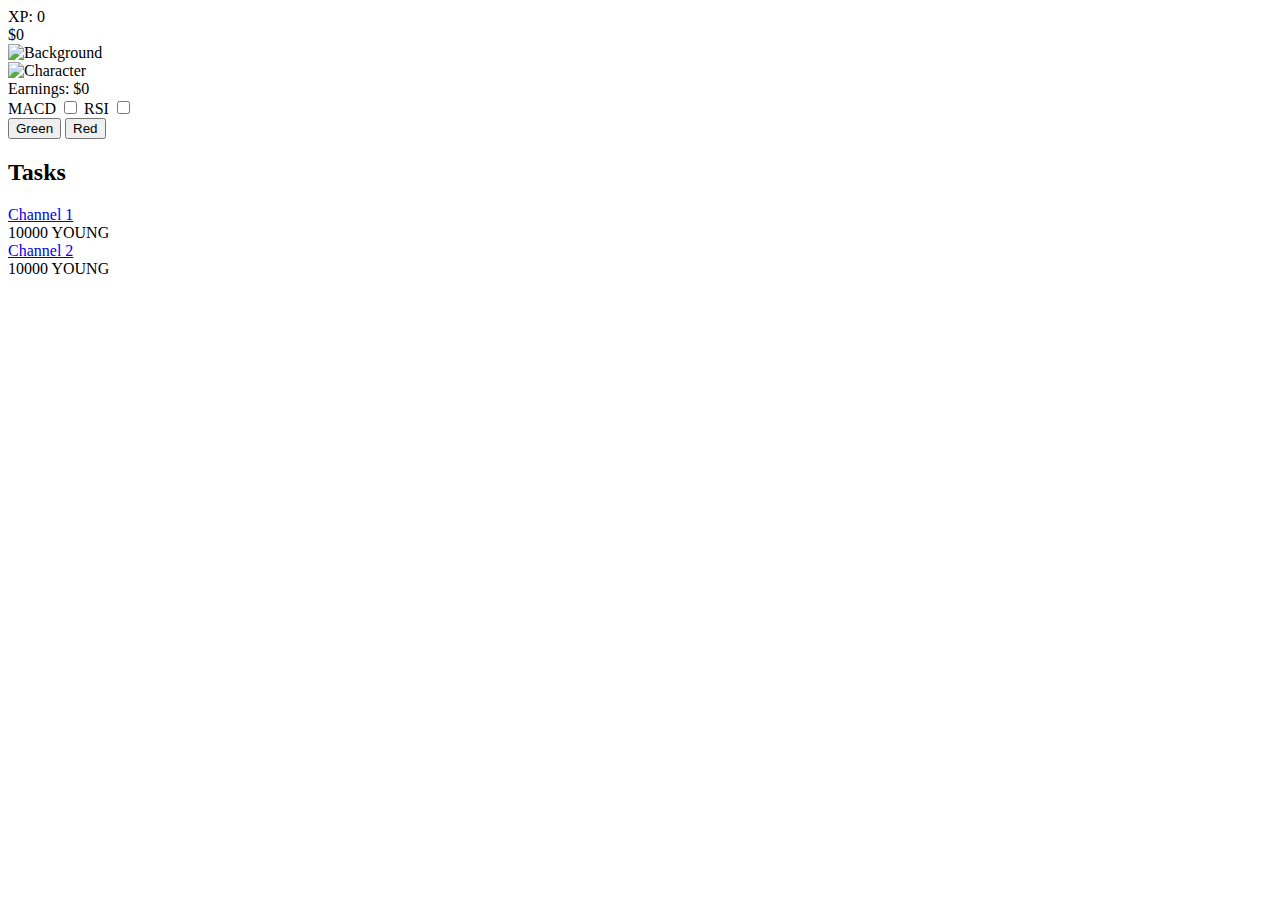
==== index.html @ 1d828f1d "Create index.html" ====
<!DOCTYPE html>
<html lang="en">
<head>
    <meta charset="UTF-8">
    <meta name="viewport" content="width=device-width, initial-scale=1.0">
    <title>Telegram Mini App</title>
    <link rel="stylesheet" href="styles.css">
</head>
<body>
    <div id="main" class="page">
        <div class="header">
            <div id="xp" class="widget">XP: 0</div>
            <div id="money" class="widget">$0</div>
        </div>
        <div class="background">
            <img src="5.jpg" alt="Background">
            <div class="character" onclick="handleTap()">
                <img src="1.png" alt="Character">
            </div>
        </div>
    </div>

    <div id="make" class="page hidden">
        <div class="header">
            <div id="earnings" class="widget">Earnings: $0</div>
        </div>
        <div class="sliders">
            <label>
                MACD
                <input type="checkbox" id="macd" onchange="updateEarnings()">
            </label>
            <label>
                RSI
                <input type="checkbox" id="rsi" onchange="updateEarnings()">
            </label>
        </div>
        <div id="loadingBar" class="loading-bar"></div>
    </div>

    <div id="work" class="page hidden">
        <button class="green-button" onclick="showAlert()">Green</button>
        <button class="red-button" onclick="showAlert()">Red</button>
    </div>

    <div id="task" class="page hidden">
        <h2>Tasks</h2>
        <div class="task">
            <a href="https://t.me/channel1" target="_blank">Channel 1</a>
            <div class="reward">10000 YOUNG</div>
        </div>
        <div class="task">
            <a href="https://t.me/channel2" target="_blank">Channel 2</a>
            <div class="reward">10000 YOUNG</div>
        </div>
    </div>

    <script src="script.js"></script>
</body>
</html>
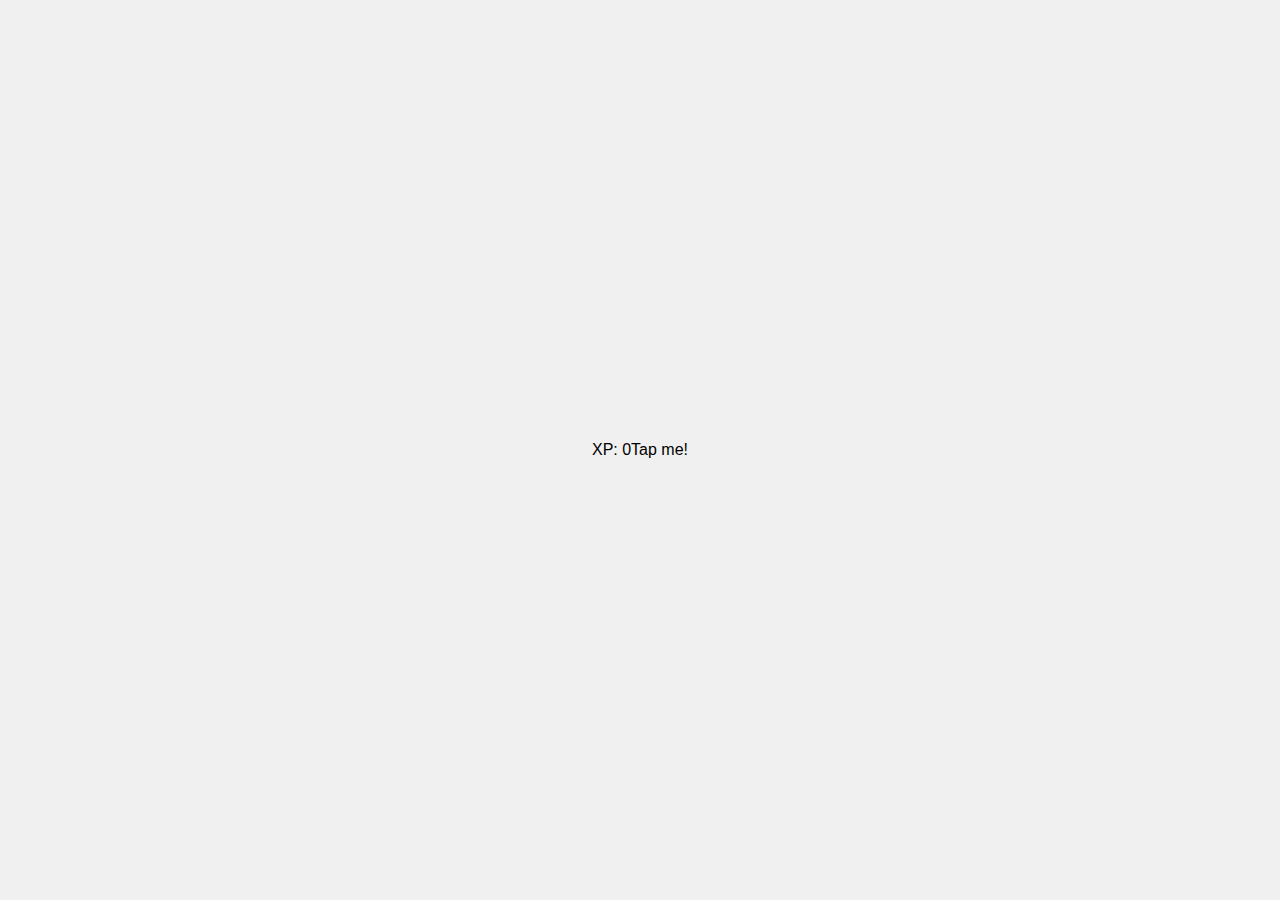
==== commit e8d9bfdc: "Update index.html" ====
--- a/index.html
+++ b/index.html
@@ -3,55 +3,13 @@
 <head>
     <meta charset="UTF-8">
     <meta name="viewport" content="width=device-width, initial-scale=1.0">
-    <title>Telegram Mini App</title>
+    <title>Main Game</title>
     <link rel="stylesheet" href="styles.css">
 </head>
 <body>
-    <div id="main" class="page">
-        <div class="header">
-            <div id="xp" class="widget">XP: 0</div>
-            <div id="money" class="widget">$0</div>
-        </div>
-        <div class="background">
-            <img src="5.jpg" alt="Background">
-            <div class="character" onclick="handleTap()">
-                <img src="1.png" alt="Character">
-            </div>
-        </div>
-    </div>
-
-    <div id="make" class="page hidden">
-        <div class="header">
-            <div id="earnings" class="widget">Earnings: $0</div>
-        </div>
-        <div class="sliders">
-            <label>
-                MACD
-                <input type="checkbox" id="macd" onchange="updateEarnings()">
-            </label>
-            <label>
-                RSI
-                <input type="checkbox" id="rsi" onchange="updateEarnings()">
-            </label>
-        </div>
-        <div id="loadingBar" class="loading-bar"></div>
-    </div>
-
-    <div id="work" class="page hidden">
-        <button class="green-button" onclick="showAlert()">Green</button>
-        <button class="red-button" onclick="showAlert()">Red</button>
-    </div>
-
-    <div id="task" class="page hidden">
-        <h2>Tasks</h2>
-        <div class="task">
-            <a href="https://t.me/channel1" target="_blank">Channel 1</a>
-            <div class="reward">10000 YOUNG</div>
-        </div>
-        <div class="task">
-            <a href="https://t.me/channel2" target="_blank">Channel 2</a>
-            <div class="reward">10000 YOUNG</div>
-        </div>
+    <div id="xp-widget">XP: 0</div>
+    <div id="main-section">
+        <div id="character">Tap me!</div>
     </div>
 
     <script src="script.js"></script>
--- a/styles.css
+++ b/styles.css
@@ -0,0 +1,99 @@
+/* styles.css */
+body {
+    font-family: Arial, sans-serif;
+    margin: 0;
+    padding: 0;
+    display: flex;
+    justify-content: center;
+    align-items: center;
+    height: 100vh;
+    background-color: #f0f0f0;
+}
+
+.page {
+    display: none;
+}
+
+.page.active {
+    display: block;
+}
+
+.header {
+    display: flex;
+    justify-content: space-between;
+    width: 100%;
+    padding: 10px;
+    background-color: #ffffff;
+    box-shadow: 0 2px 4px rgba(0, 0, 0, 0.1);
+}
+
+.widget {
+    margin: 10px;
+}
+
+.background {
+    position: relative;
+    width: 100%;
+    height: calc(100vh - 50px);
+    overflow: hidden;
+}
+
+.background img {
+    width: 100%;
+    height: 100%;
+    object-fit: cover;
+}
+
+.character {
+    position: absolute;
+    bottom: 0;
+    left: 50%;
+    transform: translateX(-50%);
+    cursor: pointer;
+}
+
+.hidden {
+    display: none;
+}
+
+.sliders {
+    display: flex;
+    flex-direction: column;
+    margin: 10px;
+}
+
+.loading-bar {
+    width: 100px;
+    height: 10px;
+    background: #ccc;
+    margin: 10px 0;
+    animation: loading 2s infinite;
+}
+
+@keyframes loading {
+    0% { background-position: 0 0; }
+    100% { background-position: 100% 0; }
+}
+
+.green-button, .red-button {
+    margin: 5px;
+}
+
+.task {
+    margin: 10px 0;
+}
+
+.reward {
+    color: green;
+    margin-left: 10px;
+}
+
+.xp-animation {
+    position: absolute;
+    animation: fadeOut 1s forwards;
+}
+
+@keyframes fadeOut {
+    0% { opacity: 1; }
+    100% { opacity: 0; }
+}
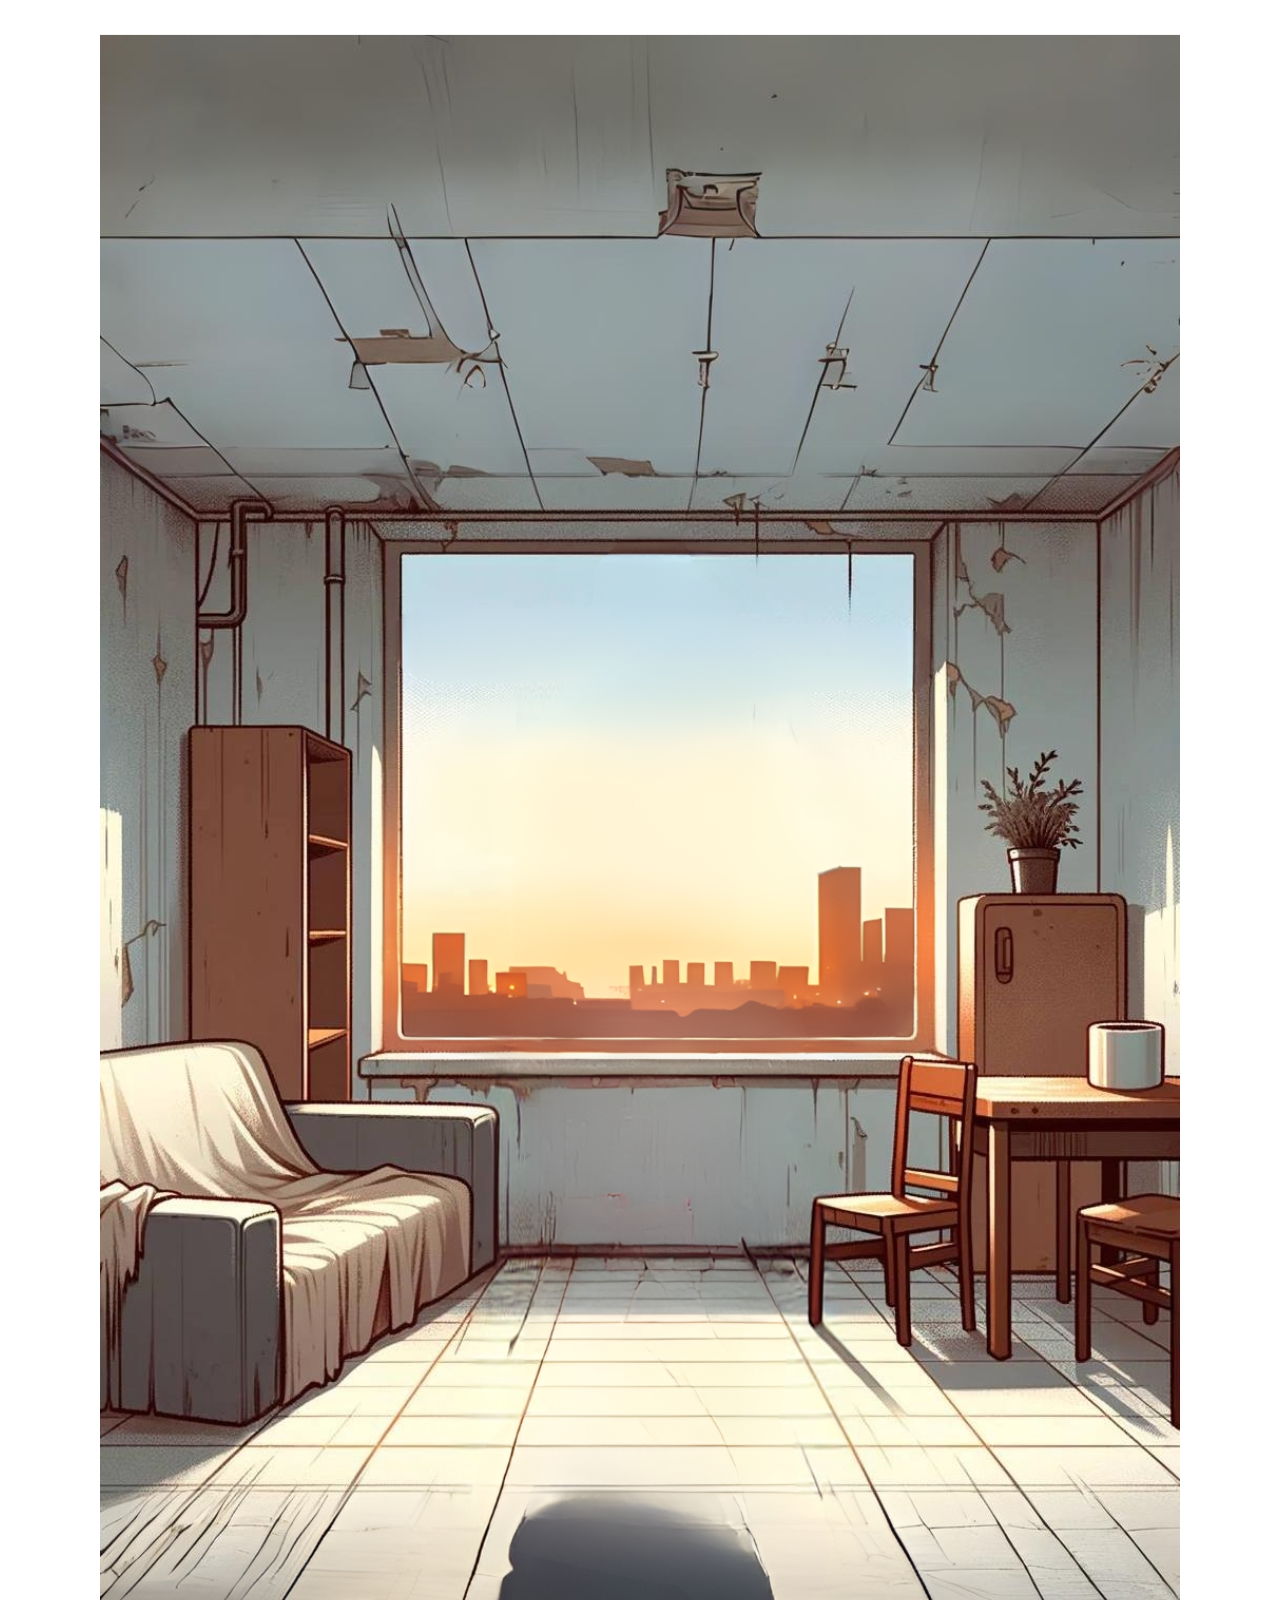
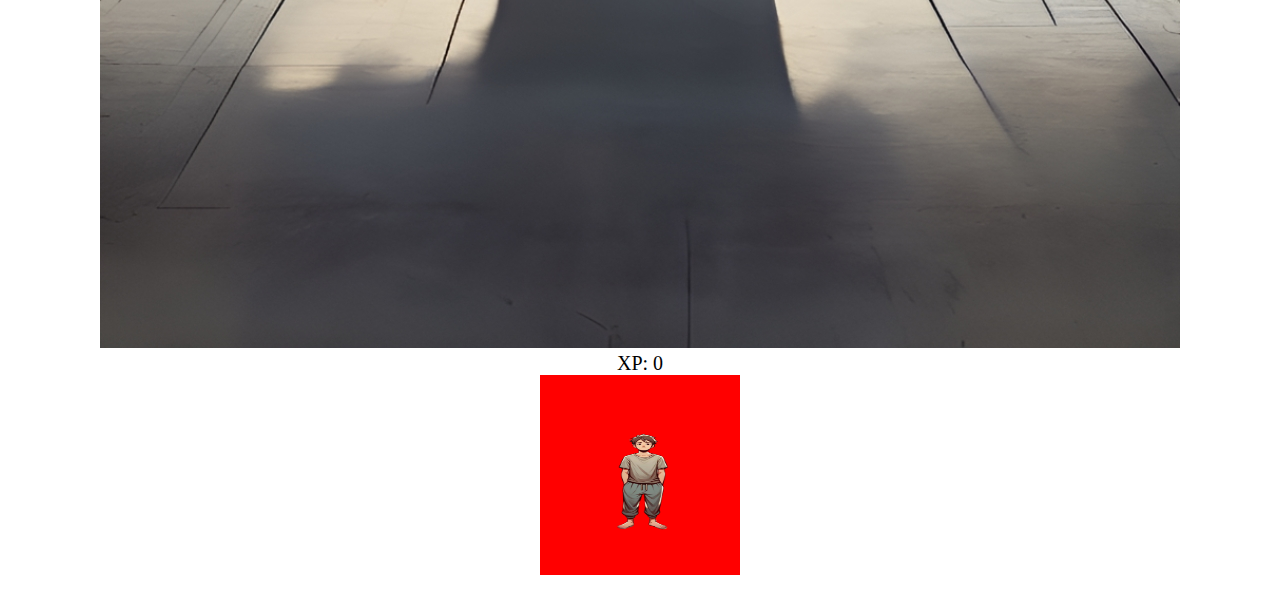
==== commit a7f80769: "Update index.html" ====
--- a/index.html
+++ b/index.html
@@ -7,11 +7,12 @@
     <link rel="stylesheet" href="styles.css">
 </head>
 <body>
-    <div id="xp-widget">XP: 0</div>
-    <div id="main-section">
-        <div id="character">Tap me!</div>
+    <div id="game-container">
+        <img id="background" src="5.jpg" alt="Background">
+        <div id="xp-widget">XP: 0</div>
+        <img id="character" src="1.png" alt="Character">
     </div>
-
+    
     <script src="script.js"></script>
 </body>
 </html>
--- a/styles.css
+++ b/styles.css
@@ -1,99 +1,27 @@
-/* styles.css */
+/* Add your CSS styles here */
 body {
-    font-family: Arial, sans-serif;
-    margin: 0;
-    padding: 0;
+    text-align: center;
+    padding: 20px;
+}
+
+#character {
+    width: 200px;
+    height: 200px;
+    background-color: red;
+    display: inline-block;
+    line-height: 200px;
+    font-size: 24px;
+    cursor: pointer;
+}
+
+#xp-widget {
+    font-size: 20px;
+}
+
+.video-container {
+    width: 100vw;
+    height: 100vh;
     display: flex;
     justify-content: center;
     align-items: center;
-    height: 100vh;
-    background-color: #f0f0f0;
 }
-
-.page {
-    display: none;
-}
-
-.page.active {
-    display: block;
-}
-
-.header {
-    display: flex;
-    justify-content: space-between;
-    width: 100%;
-    padding: 10px;
-    background-color: #ffffff;
-    box-shadow: 0 2px 4px rgba(0, 0, 0, 0.1);
-}
-
-.widget {
-    margin: 10px;
-}
-
-.background {
-    position: relative;
-    width: 100%;
-    height: calc(100vh - 50px);
-    overflow: hidden;
-}
-
-.background img {
-    width: 100%;
-    height: 100%;
-    object-fit: cover;
-}
-
-.character {
-    position: absolute;
-    bottom: 0;
-    left: 50%;
-    transform: translateX(-50%);
-    cursor: pointer;
-}
-
-.hidden {
-    display: none;
-}
-
-.sliders {
-    display: flex;
-    flex-direction: column;
-    margin: 10px;
-}
-
-.loading-bar {
-    width: 100px;
-    height: 10px;
-    background: #ccc;
-    margin: 10px 0;
-    animation: loading 2s infinite;
-}
-
-@keyframes loading {
-    0% { background-position: 0 0; }
-    100% { background-position: 100% 0; }
-}
-
-.green-button, .red-button {
-    margin: 5px;
-}
-
-.task {
-    margin: 10px 0;
-}
-
-.reward {
-    color: green;
-    margin-left: 10px;
-}
-
-.xp-animation {
-    position: absolute;
-    animation: fadeOut 1s forwards;
-}
-
-@keyframes fadeOut {
-    0% { opacity: 1; }
-    100% { opacity: 0; }
-}
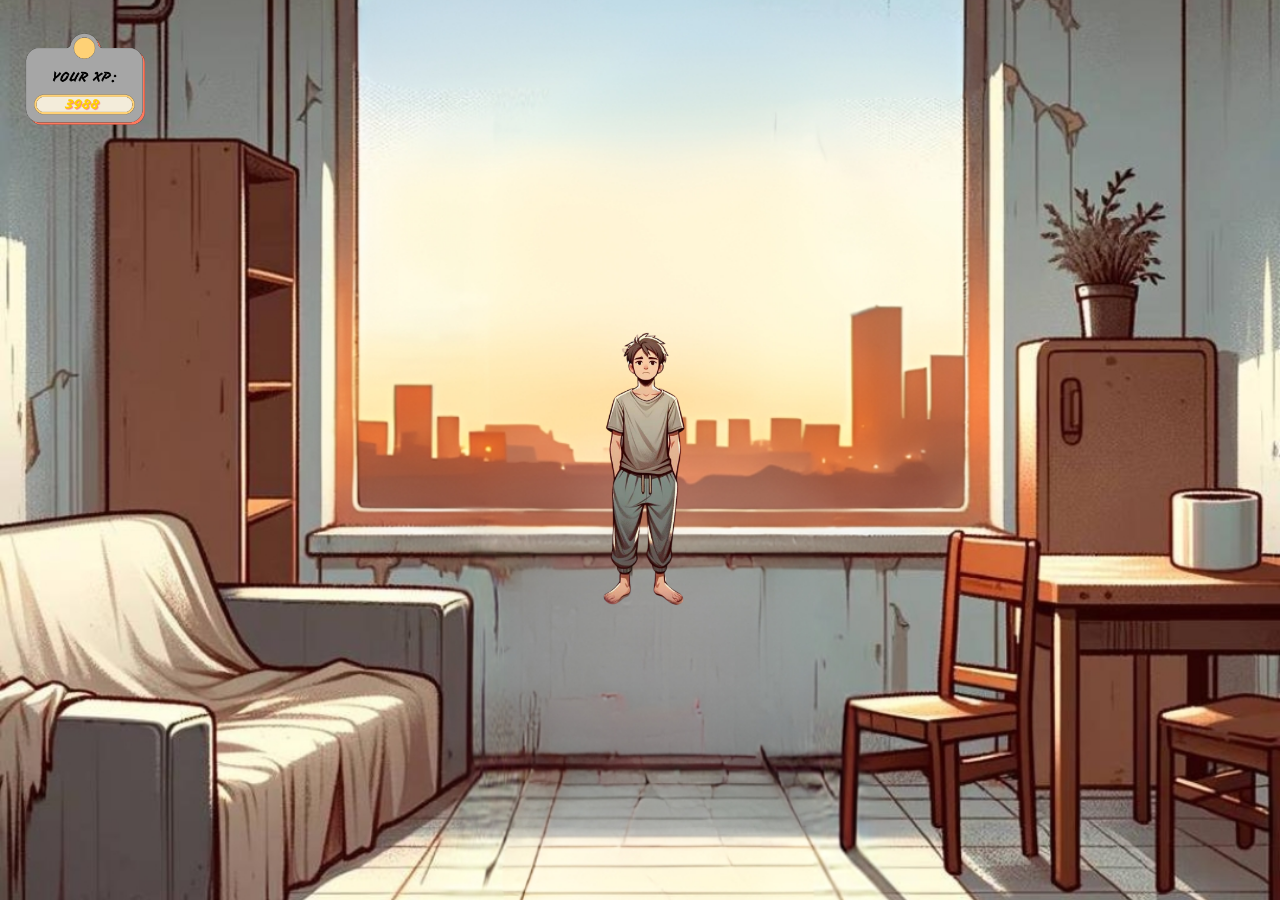
==== commit cdc770cf: "Update index.html" ====
--- a/index.html
+++ b/index.html
@@ -9,7 +9,7 @@
 <body>
     <div id="game-container">
         <img id="background" src="5.jpg" alt="Background">
-        <div id="xp-widget">XP: 0</div>
+        <img id="xp-widget" src="3988.png" alt="XP Widget">
         <img id="character" src="1.png" alt="Character">
     </div>
     
--- a/styles.css
+++ b/styles.css
@@ -1,27 +1,57 @@
 /* Add your CSS styles here */
-body {
-    text-align: center;
-    padding: 20px;
+body, html {
+    margin: 0;
+    padding: 0;
+    width: 100%;
+    height: 100%;
+    overflow: hidden;
+}
+
+#game-container {
+    position: relative;
+    width: 100%;
+    height: 100%;
+}
+
+#background {
+    position: absolute;
+    width: 100%;
+    height: 100%;
+    object-fit: cover;
+    z-index: 1;
 }
 
 #character {
-    width: 200px;
-    height: 200px;
-    background-color: red;
-    display: inline-block;
-    line-height: 200px;
-    font-size: 24px;
+    position: absolute;
+    width: 25%;
+    height: auto;
+    top: 50%;
+    left: 50%;
+    transform: translate(-50%, -50%);
+    z-index: 2;
     cursor: pointer;
 }
 
 #xp-widget {
-    font-size: 20px;
+    position: absolute;
+    top: 10px;
+    left: 10px;
+    width: 150px;
+    height: auto;
+    z-index: 3;
 }
 
-.video-container {
-    width: 100vw;
-    height: 100vh;
-    display: flex;
-    justify-content: center;
-    align-items: center;
+.xp-popup {
+    position: absolute;
+    font-size: 20px;
+    color: yellow;
+    z-index: 4;
+    animation: fadeOut 1s forwards;
 }
+
+@keyframes fadeOut {
+    to {
+        opacity: 0;
+        transform: translateY(-50px);
+    }
+}
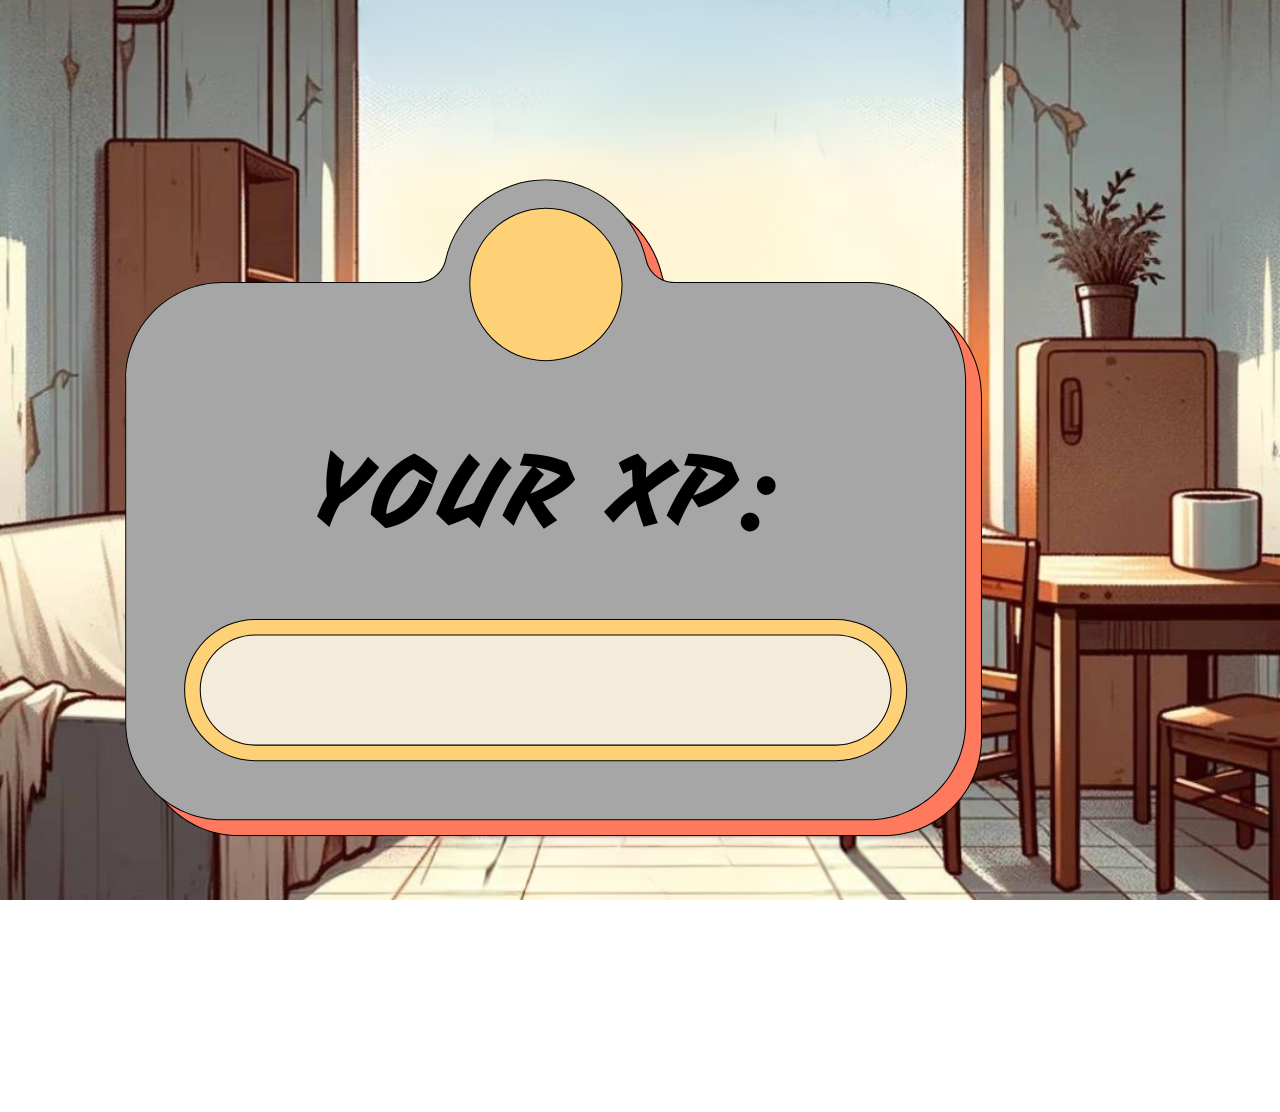
==== commit 09a8a86c: "Update index.html" ====
--- a/index.html
+++ b/index.html
@@ -9,8 +9,17 @@
 <body>
     <div id="game-container">
         <img id="background" src="5.jpg" alt="Background">
-        <img id="xp-widget" src="3988.png" alt="XP Widget">
+        <div id="xp-widget">
+            <img src="3988.png" alt="XP Widget">
+            <span id="xp-text">0</span>
+        </div>
         <img id="character" src="1.png" alt="Character">
+        <div id="bottom-bar">
+            <button>Menu 1</button>
+            <button>Menu 2</button>
+            <button>Menu 3</button>
+            <button>Menu 4</button>
+        </div>
     </div>
     
     <script src="script.js"></script>
